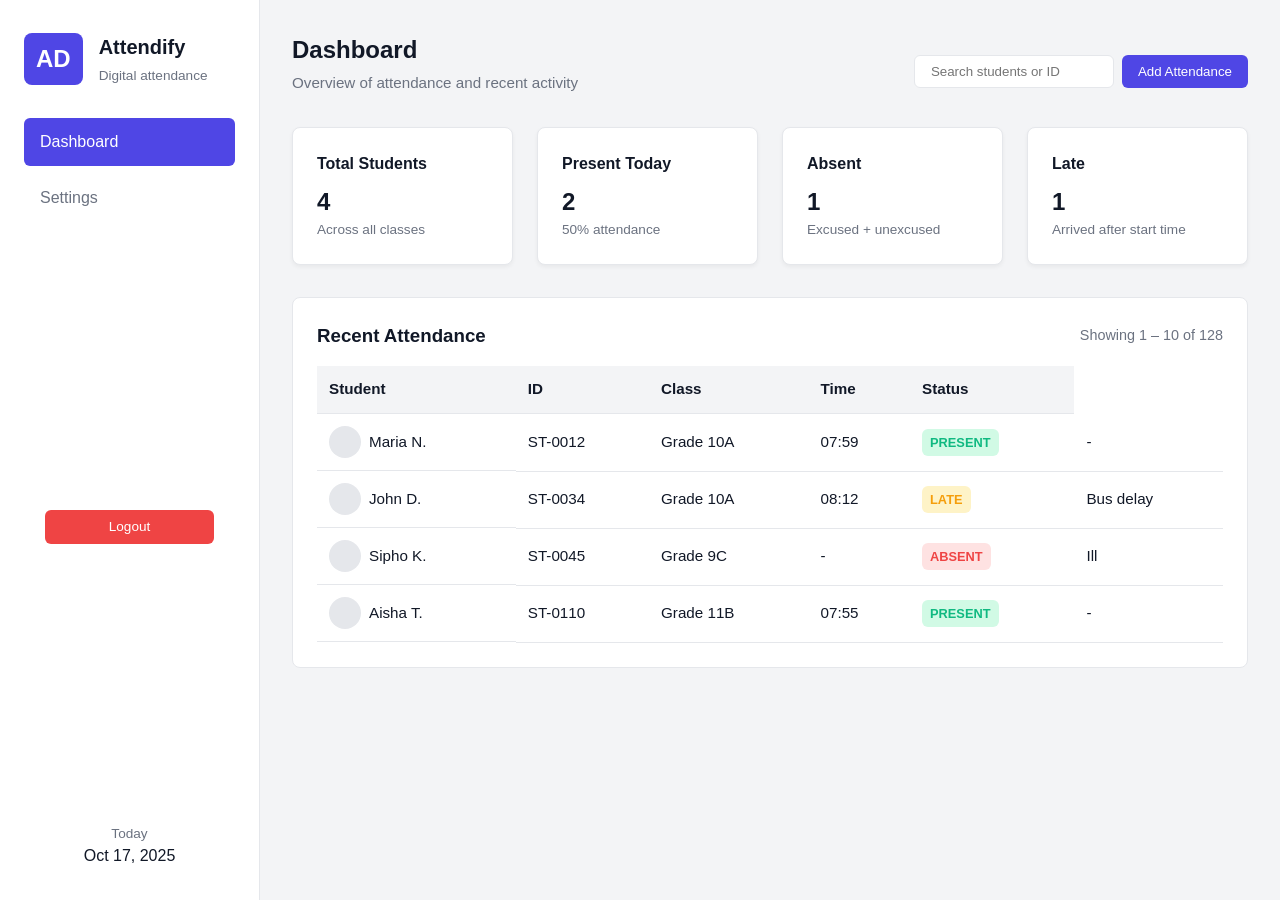
==== html/indexForDashboardAdmin.html @ 9e0bba16 "Files added" ====
<!DOCTYPE html>
<html lang="en">
<head>
  <meta charset="UTF-8" />
  <meta name="viewport" content="width=device-width, initial-scale=1.0" />
  <title>Attendance Dashboard</title>
  <link rel="stylesheet" href="../css/styleForDashboard.css" />
  <script src="../js/dashboardAdmin.js" defer></script>
</head>
<body>
  <div class="app">
    <!-- Sidebar -->
    <aside class="sidebar" id="sidebar">
      <div class="sidebar-top">
        <div class="brand">
          <div class="logo">AD</div>
          <div>
            <h1>Attendify</h1>
            <div class="kpi">Digital attendance</div>
          </div>
        </div>

        <nav>
          <a href="#" class="active">Dashboard</a>
          <a href="../html/dashboardSettingsPage.html">Settings</a>
        </nav>
      </div>

      <a href="../index.html" class="logout-btn">Logout</a>

      <div class="today">
        <div class="muted">Today</div>
        <div class="date">Oct 17, 2025</div>
      </div>
    </aside>

    <!-- Main Content -->
    <main class="main">
      <button class="sidebar-toggle" id="toggleBtn">☰</button>

      <div class="topbar">
        <div>
          <h2>Dashboard</h2>
          <div class="muted">Overview of attendance and recent activity</div>
        </div>

        <div class="search">
          <input type="text" placeholder="Search students or ID" />
          <button class="btn">Add Attendance</button>
        </div>
      </div>

      <!-- Stats Section -->
      <section class="stats">
        <div class="card">
          <h3>Total Students</h3>
          <p id="totalStudents">0</p>
          <div class="muted">Across all classes</div>
        </div>

        <div class="card">
          <h3>Present Today</h3>
          <p id="presentStudents">0</p>
          <div class="muted" id="presentPercent">0%</div>
        </div>

        <div class="card">
          <h3>Absent</h3>
          <p id="absentStudents">0</p>
          <div class="muted">Excused + unexcused</div>
        </div>

        <div class="card">
          <h3>Late</h3>
          <p id="lateStudents">0</p>
          <div class="muted">Arrived after start time</div>
        </div>
      </section>

      <!-- Recent Attendance -->
      <section class="panel">
        <div class="panel-header">
          <h3>Recent Attendance</h3>
          <div class="muted">Showing 1 – 10 of 128</div>
        </div>

        <!-- Table (Desktop view) -->
        <div class="attendance-table">
          <table>
            <thead>
              <tr>
                <th>Student</th>
                <th>ID</th>
                <th>Class</th>
                <th>Time</th>
                <th>Status</th>
              </tr>
            </thead>
            <tbody>
              <tr>
                <td class="flex"><div class="avatar"></div>Maria N.</td>
                <td>ST-0012</td>
                <td>Grade 10A</td>
                <td>07:59</td>
                <td><span class="status present">Present</span></td>
                <td class="muted">-</td>
              </tr>
              <tr>
                <td class="flex"><div class="avatar"></div>John D.</td>
                <td>ST-0034</td>
                <td>Grade 10A</td>
                <td>08:12</td>
                <td><span class="status late">Late</span></td>
                <td class="muted">Bus delay</td>
              </tr>
              <tr>
                <td class="flex"><div class="avatar"></div>Sipho K.</td>
                <td>ST-0045</td>
                <td>Grade 9C</td>
                <td>-</td>
                <td><span class="status absent">Absent</span></td>
                <td class="muted">Ill</td>
              </tr>
              <tr>
                <td class="flex"><div class="avatar"></div>Aisha T.</td>
                <td>ST-0110</td>
                <td>Grade 11B</td>
                <td>07:55</td>
                <td><span class="status present">Present</span></td>
                <td class="muted">-</td>
              </tr>
            </tbody>
          </table>
        </div>

        <!-- Cards (Mobile view) -->
        <div class="attendance-cards">
          <div class="card">
            <div class="flex">
              <div class="avatar"></div>
              <div>
                <strong>Maria N.</strong>
                <div class="muted">ID: ST-0012</div>
              </div>
            </div>
            <div>Class: Grade 10A</div>
            <div>Time: 07:59</div>
            <div><span class="status present">Present</span></div>
          </div>

          <div class="card">
            <div class="flex">
              <div class="avatar"></div>
              <div>
                <strong>John D.</strong>
                <div class="muted">ID: ST-0034</div>
              </div>
            </div>
            <div>Class: Grade 10A</div>
            <div>Time: 08:12</div>
            <div><span class="status late">Late</span></div>
            <div class="muted">Reason: Bus delay</div>
          </div>

          <div class="card">
            <div class="flex">
              <div class="avatar"></div>
              <div>
                <strong>Sipho K.</strong>
                <div class="muted">ID: ST-0045</div>
              </div>
            </div>
            <div>Class: Grade 9C</div>
            <div><span class="status absent">Absent</span></div>
            <div class="muted">Reason: Ill</div>
          </div>

          <div class="card">
            <div class="flex">
              <div class="avatar"></div>
              <div>
                <strong>Aisha T.</strong>
                <div class="muted">ID: ST-0110</div>
              </div>
            </div>
            <div>Class: Grade 11B</div>
            <div>Time: 07:55</div>
            <div><span class="status present">Present</span></div>
          </div>
        </div>
      </section>
    </main>
  </div>
</body>
</html>
---- css/styleForDashboard.css ----
/* ===== Global Reset & Base Styles ===== */
* {
  margin: 0;
  padding: 0;
  box-sizing: border-box;
}

:root {
  --primary: #4f46e5;
  --secondary: #f3f4f6;
  --background: #ffffff;
  --text: #111827;
  --muted: #6b7280;
  --present: #10b981;
  --late: #f59e0b;
  --absent: #ef4444;
  --border: #e5e7eb;
}

body {
  font-family: 'Segoe UI', Tahoma, Geneva, Verdana, sans-serif;
  background: var(--secondary);
  color: var(--text);
  line-height: 1.5;
}

a {
  color: inherit;
  text-decoration: none;
}

/* ===== Layout ===== */
.app {
  display: flex;
  min-height: 100vh;
  height: auto; 
  overflow-x: hidden;
}

/* ===== Sidebar ===== */
.sidebar {
  width: 260px;
  background: var(--background);
  border-right: 1px solid var(--border);
  padding: 2rem 1.5rem;
  display: flex;
  flex-direction: column;
  justify-content: space-between;
  transition: transform 0.3s ease;
  z-index: 1000;
}

.sidebar-toggle {
  background: none;
  border: none;
  font-size: 1.5rem;
  cursor: pointer;
  margin-bottom: 1rem;
  color: var(--primary);
  display: none;
}

/* ===== Responsive Sidebar ===== */
@media (max-width: 768px) {
  .sidebar-toggle {
    display: block;
  }

  .sidebar {
    position: fixed;
    top: 0;
    left: 0;
    height: 100vh;
    transform: translateX(-100%);
    width: 220px;
    padding: 2rem 1rem;
    background: var(--background);
    flex-direction: column;
    align-items: flex-start;
    box-shadow: 2px 0 5px rgba(0, 0, 0, 0.05);
  }

  .sidebar.show {
    transform: translateX(0);
  }

  .app {
    flex-direction: column;
  }
}
.overlay {
  position: fixed;
  top: 0;
  left: 0;
  width: 100%;
  height: 100%;
  background: rgba(0, 0, 0, 0.4);
  display: none;
  z-index: 999;
}

.overlay.show {
  display: block;
}
/* ===== Sidebar Content ===== */
.brand {
  display: flex;
  align-items: center;
  gap: 1rem;
  margin-bottom: 2rem;
}

.logo {
  background: var(--primary);
  color: #fff;
  font-weight: bold;
  font-size: 1.5rem;
  padding: 0.5rem 0.75rem;
  border-radius: 0.5rem;
}

.brand h1 {
  font-size: 1.25rem;
  margin-bottom: 0.25rem;
}

.kpi {
  color: var(--muted);
  font-size: 0.85rem;
}

.sidebar nav a {
  display: block;
  padding: 0.75rem 1rem;
  margin-bottom: 0.5rem;
  border-radius: 0.375rem;
  color: var(--muted);
  transition: background 0.2s ease;
}

.sidebar nav a.active,
.sidebar nav a:hover {
  background: var(--primary);
  color: #fff;
}

/* ===== Logout Button ===== */
.logout-btn {
  display: block;
  margin-top: 1rem;
  padding: 0.4rem 1rem;
  background: var(--absent);
  color: #fff;
  font-size: 0.85rem;
  text-align: center;
  border-radius: 0.375rem;
  transition: background 0.2s ease;
  width: 80%;
  margin-left: auto;
  margin-right: auto;
}

.logout-btn:hover {
  background: #dc2626;
}

/* Keeps logout + today section at bottom */
.bottom-section {
  display: flex;
  flex-direction: column;
  gap: 1rem;
  margin-top: auto;
}


.today {
  margin-top: 2rem;
}

.today .muted {
  font-size: 0.85rem;
  color: var(--muted);
}

.today .date {
  font-size: 1rem;
  font-weight: 500;
}

/* ===== Main Content ===== */
.main {
  flex: 1;
  padding: 2rem;
  overflow: visible; 
}

/* ===== Topbar ===== */
.topbar {
  display: flex;
  justify-content: space-between;
  align-items: center;
  flex-wrap: wrap;
  margin-bottom: 2rem;
}

.topbar h2 {
  font-size: 1.5rem;
  margin-bottom: 0.25rem;
}

.topbar .muted {
  color: var(--muted);
  font-size: 0.95rem;
}

.search {
  display: flex;
  gap: 0.5rem;
  margin-top: 1rem;
}

.search input {
  padding: 0.5rem 1rem;
  border: 1px solid var(--border);
  border-radius: 0.375rem;
  outline: none;
  width: 200px;
}

.btn {
  padding: 0.5rem 1rem;
  background: var(--primary);
  color: #fff;
  border: none;
  border-radius: 0.375rem;
  cursor: pointer;
  transition: background 0.2s ease;
}

.btn:hover {
  background: #4338ca;
}

/* ===== Stats Cards ===== */
.stats {
  display: grid;
  grid-template-columns: repeat(auto-fit, minmax(180px, 1fr));
  gap: 1.5rem;
  margin-bottom: 2rem;
  width: 100%;
}


@media (max-width: 768px) {
  .stats {
    grid-template-columns: 1fr;
    gap: 1rem;
  }
}

.card {
  background: var(--background);
  padding: 1.5rem;
  border-radius: 0.5rem;
  box-shadow: 0 2px 4px rgba(0, 0, 0, 0.05);
  border: 1px solid var(--border);
}

.card h3 {
  font-size: 1rem;
  margin-bottom: 0.5rem;
}

.card p {
  font-size: 1.5rem;
  font-weight: bold;
}

.card .muted {
  font-size: 0.85rem;
  color: var(--muted);
}

/* ===== Panel & Table ===== */
.panel {
  background: var(--background);
  padding: 1.5rem;
  border-radius: 0.5rem;
  border: 1px solid var(--border);
  overflow-x: auto;
}

.panel-header {
  display: flex;
  justify-content: space-between;
  align-items: center;
  margin-bottom: 1rem;
}

.panel-header .muted {
  color: var(--muted);
  font-size: 0.9rem;
}

table {
  width: 100%;
  border-collapse: collapse;
  min-width: 600px;
}

thead {
  background: var(--secondary);
}

th, td {
  text-align: left;
  padding: 0.75rem;
  border-bottom: 1px solid var(--border);
  font-size: 0.95rem;
}

td.flex {
  display: flex;
  align-items: center;
  gap: 0.5rem;
}

.avatar {
  width: 32px;
  height: 32px;
  background: var(--border);
  border-radius: 50%;
}

/* ===== Status Tags ===== */
.status {
  padding: 0.25rem 0.5rem;
  border-radius: 0.375rem;
  font-size: 0.8rem;
  font-weight: 600;
  display: inline-block;
  text-transform: uppercase;
}

.status.present {
  background: #d1fae5;
  color: var(--present);
}

.status.late {
  background: #fef3c7;
  color: var(--late);
}

.status.absent {
  background: #fee2e2;
  color: var(--absent);
}

/* ===== Responsive Attendance Section ===== */
.attendance-table {
  display: block;
}

.attendance-cards {
  display: none;
  flex-direction: column;
  gap: 1rem;
}

/* Individual attendance card */
.attendance-cards .card {
  padding: 1rem;
  display: flex;
  flex-direction: column;
  gap: 0.5rem;
  border: 1px solid var(--border);
  background: var(--background);
  border-radius: 0.5rem;
  box-shadow: 0 2px 4px rgba(0, 0, 0, 0.03);
}

.attendance-cards .card .flex {
  display: flex;
  align-items: center;
  gap: 0.75rem;
}

.attendance-cards .card strong {
  font-size: 1rem;
  color: var(--text);
}

.attendance-cards .card .muted {
  font-size: 0.85rem;
  color: var(--muted);
}

/* Responsive Switch: Show cards, hide table on mobile */
@media (max-width: 768px) {
  .attendance-table {
    display: none;
  }

  .attendance-cards {
    display: flex;
  }

  .topbar {
    flex-direction: column;
    align-items: flex-start;
  }

  .search input {
    width: 100%;
  }
}
/* ===== Layout Flex Responsiveness ===== */
.app {
  display: flex;
  flex-direction: row;
  min-height: 100vh;
  flex-wrap: nowrap;
}

.sidebar {
  flex-shrink: 0;
}

.main {
  flex: 1;
  min-width: 0;
  overflow: auto;
}

/* ===== Logout Button Position Fix ===== */
.logout-btn {
  display: block;
  margin: 1rem auto 0;
  padding: 0.4rem 1rem;
  background: var(--absent);
  color: #fff;
  font-size: 0.85rem;
  text-align: center;
  border-radius: 0.375rem;
  transition: background 0.2s ease;
  width: 80%;
}

.logout-btn:hover {
  background: #dc2626;
}

/* ===== Today Section Adjust ===== */
.today {
  margin-top: 1rem;
  text-align: center;
}
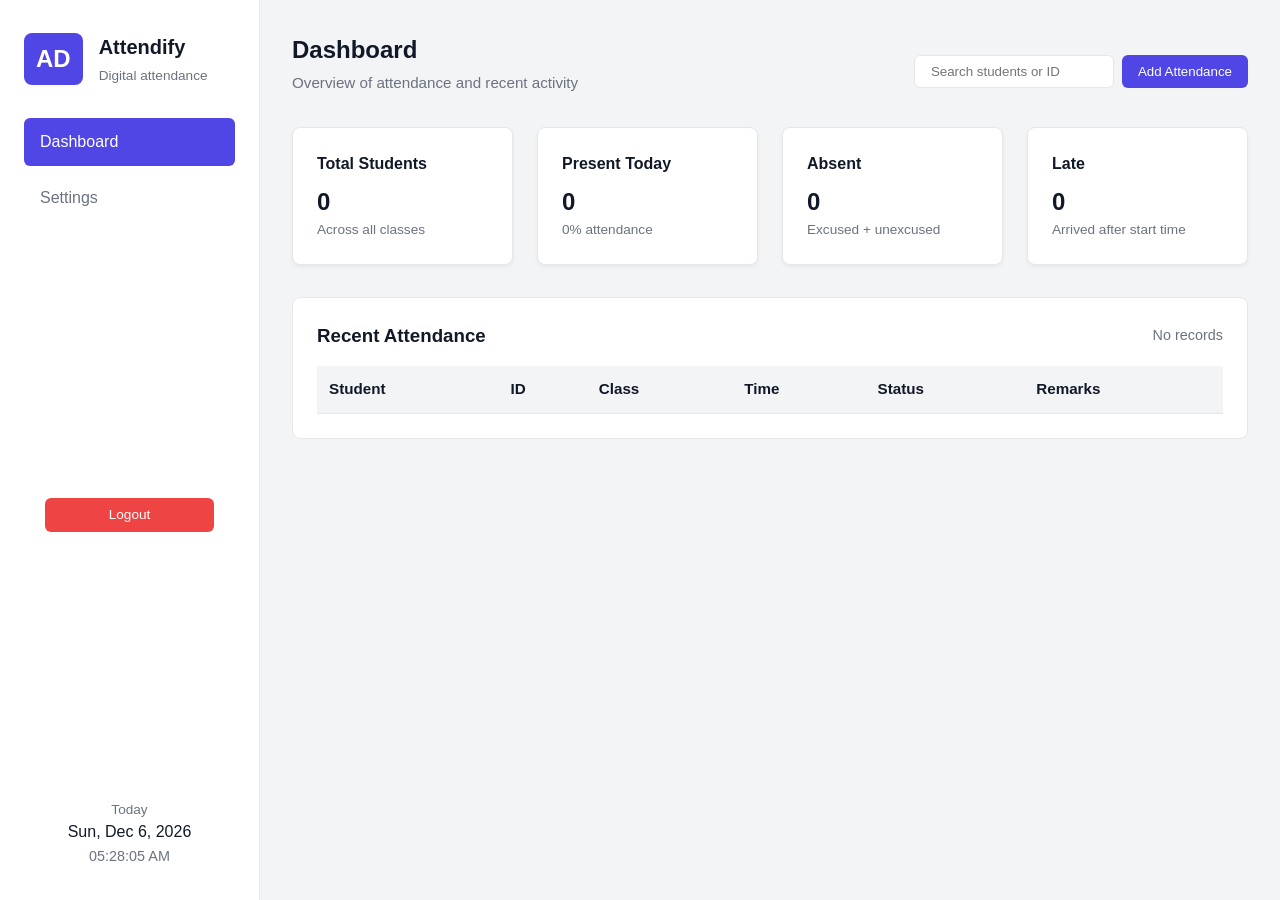
==== commit e7332be3: "more dhanges" ====
--- a/html/indexForDashboardAdmin.html
+++ b/html/indexForDashboardAdmin.html
@@ -30,9 +30,12 @@
 
       <div class="today">
         <div class="muted">Today</div>
-        <div class="date">Oct 17, 2025</div>
+        <div class="date" id="todayDate"></div>
       </div>
     </aside>
+    
+    <div id="overlay"></div>
+
 
     <!-- Main Content -->
     <main class="main">
@@ -45,8 +48,8 @@
         </div>
 
         <div class="search">
-          <input type="text" placeholder="Search students or ID" />
-          <button class="btn">Add Attendance</button>
+          <input type="text" id="searchInput" placeholder="Search students or ID" />
+          <button class="btn" id="addAttendanceBtn">Add Attendance</button>
         </div>
       </div>
 
@@ -81,7 +84,7 @@
       <section class="panel">
         <div class="panel-header">
           <h3>Recent Attendance</h3>
-          <div class="muted">Showing 1 – 10 of 128</div>
+          <div class="muted" id="tableCount">No records</div>
         </div>
 
         <!-- Table (Desktop view) -->
@@ -94,99 +97,18 @@
                 <th>Class</th>
                 <th>Time</th>
                 <th>Status</th>
+                <th>Remarks</th>
               </tr>
             </thead>
-            <tbody>
-              <tr>
-                <td class="flex"><div class="avatar"></div>Maria N.</td>
-                <td>ST-0012</td>
-                <td>Grade 10A</td>
-                <td>07:59</td>
-                <td><span class="status present">Present</span></td>
-                <td class="muted">-</td>
-              </tr>
-              <tr>
-                <td class="flex"><div class="avatar"></div>John D.</td>
-                <td>ST-0034</td>
-                <td>Grade 10A</td>
-                <td>08:12</td>
-                <td><span class="status late">Late</span></td>
-                <td class="muted">Bus delay</td>
-              </tr>
-              <tr>
-                <td class="flex"><div class="avatar"></div>Sipho K.</td>
-                <td>ST-0045</td>
-                <td>Grade 9C</td>
-                <td>-</td>
-                <td><span class="status absent">Absent</span></td>
-                <td class="muted">Ill</td>
-              </tr>
-              <tr>
-                <td class="flex"><div class="avatar"></div>Aisha T.</td>
-                <td>ST-0110</td>
-                <td>Grade 11B</td>
-                <td>07:55</td>
-                <td><span class="status present">Present</span></td>
-                <td class="muted">-</td>
-              </tr>
+            <tbody id="attendanceTableBody">
+              <!-- Data dynamically injected by JS -->
             </tbody>
           </table>
         </div>
 
         <!-- Cards (Mobile view) -->
-        <div class="attendance-cards">
-          <div class="card">
-            <div class="flex">
-              <div class="avatar"></div>
-              <div>
-                <strong>Maria N.</strong>
-                <div class="muted">ID: ST-0012</div>
-              </div>
-            </div>
-            <div>Class: Grade 10A</div>
-            <div>Time: 07:59</div>
-            <div><span class="status present">Present</span></div>
-          </div>
-
-          <div class="card">
-            <div class="flex">
-              <div class="avatar"></div>
-              <div>
-                <strong>John D.</strong>
-                <div class="muted">ID: ST-0034</div>
-              </div>
-            </div>
-            <div>Class: Grade 10A</div>
-            <div>Time: 08:12</div>
-            <div><span class="status late">Late</span></div>
-            <div class="muted">Reason: Bus delay</div>
-          </div>
-
-          <div class="card">
-            <div class="flex">
-              <div class="avatar"></div>
-              <div>
-                <strong>Sipho K.</strong>
-                <div class="muted">ID: ST-0045</div>
-              </div>
-            </div>
-            <div>Class: Grade 9C</div>
-            <div><span class="status absent">Absent</span></div>
-            <div class="muted">Reason: Ill</div>
-          </div>
-
-          <div class="card">
-            <div class="flex">
-              <div class="avatar"></div>
-              <div>
-                <strong>Aisha T.</strong>
-                <div class="muted">ID: ST-0110</div>
-              </div>
-            </div>
-            <div>Class: Grade 11B</div>
-            <div>Time: 07:55</div>
-            <div><span class="status present">Present</span></div>
-          </div>
+        <div class="attendance-cards" id="attendanceCards">
+          <!-- Data dynamically injected by JS -->
         </div>
       </section>
     </main>
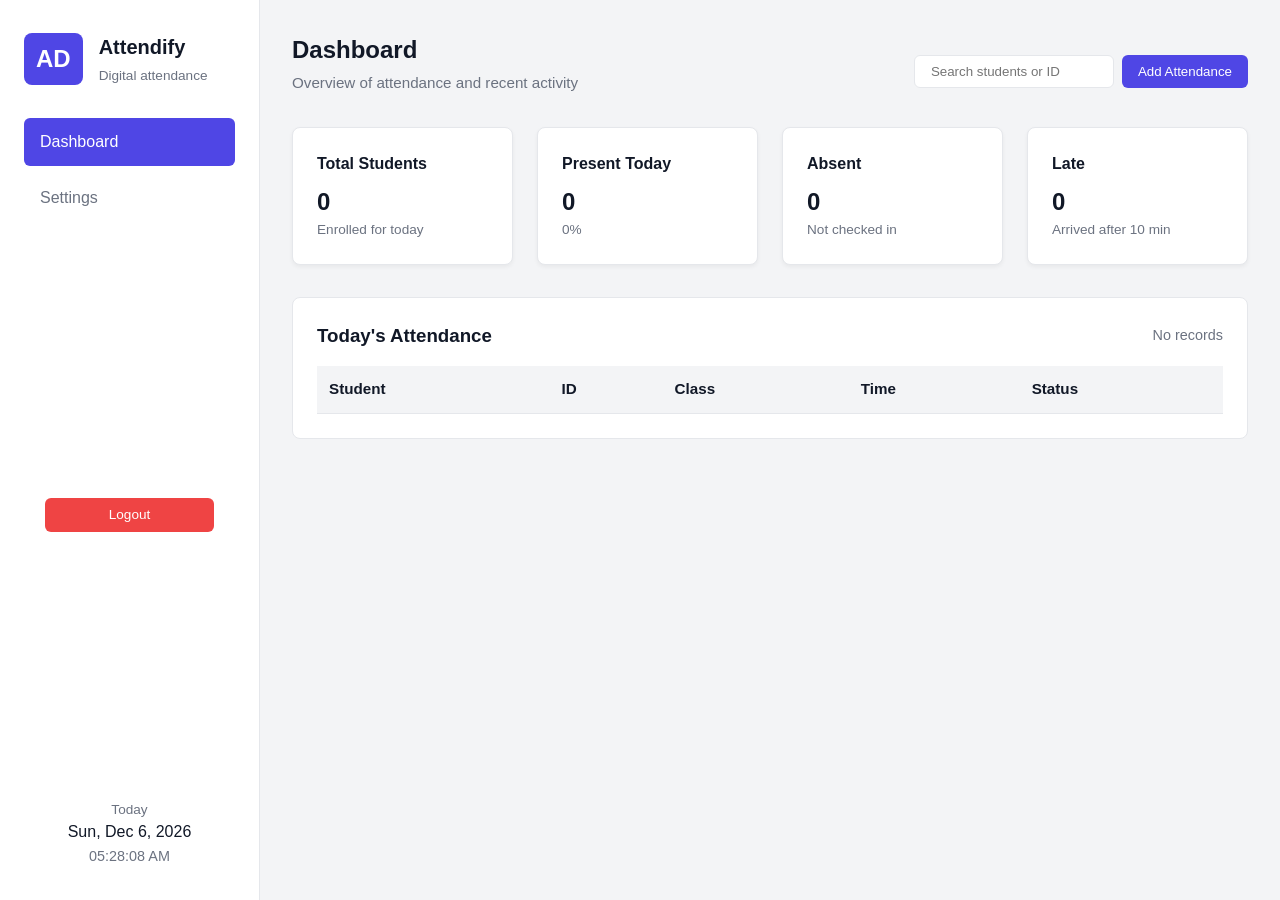
==== commit d78b8368: "chnages" ====
--- a/html/indexForDashboardAdmin.html
+++ b/html/indexForDashboardAdmin.html
@@ -58,7 +58,7 @@
         <div class="card">
           <h3>Total Students</h3>
           <p id="totalStudents">0</p>
-          <div class="muted">Across all classes</div>
+          <div class="muted">Enrolled for today</div>
         </div>
 
         <div class="card">
@@ -70,20 +70,20 @@
         <div class="card">
           <h3>Absent</h3>
           <p id="absentStudents">0</p>
-          <div class="muted">Excused + unexcused</div>
+          <div class="muted">Not checked in</div>
         </div>
 
         <div class="card">
           <h3>Late</h3>
           <p id="lateStudents">0</p>
-          <div class="muted">Arrived after start time</div>
+          <div class="muted">Arrived after 10 min</div>
         </div>
       </section>
 
       <!-- Recent Attendance -->
       <section class="panel">
         <div class="panel-header">
-          <h3>Recent Attendance</h3>
+          <h3>Today's Attendance</h3>
           <div class="muted" id="tableCount">No records</div>
         </div>
 
@@ -97,7 +97,6 @@
                 <th>Class</th>
                 <th>Time</th>
                 <th>Status</th>
-                <th>Remarks</th>
               </tr>
             </thead>
             <tbody id="attendanceTableBody">
@@ -114,4 +113,4 @@
     </main>
   </div>
 </body>
-</html>
+</html>
